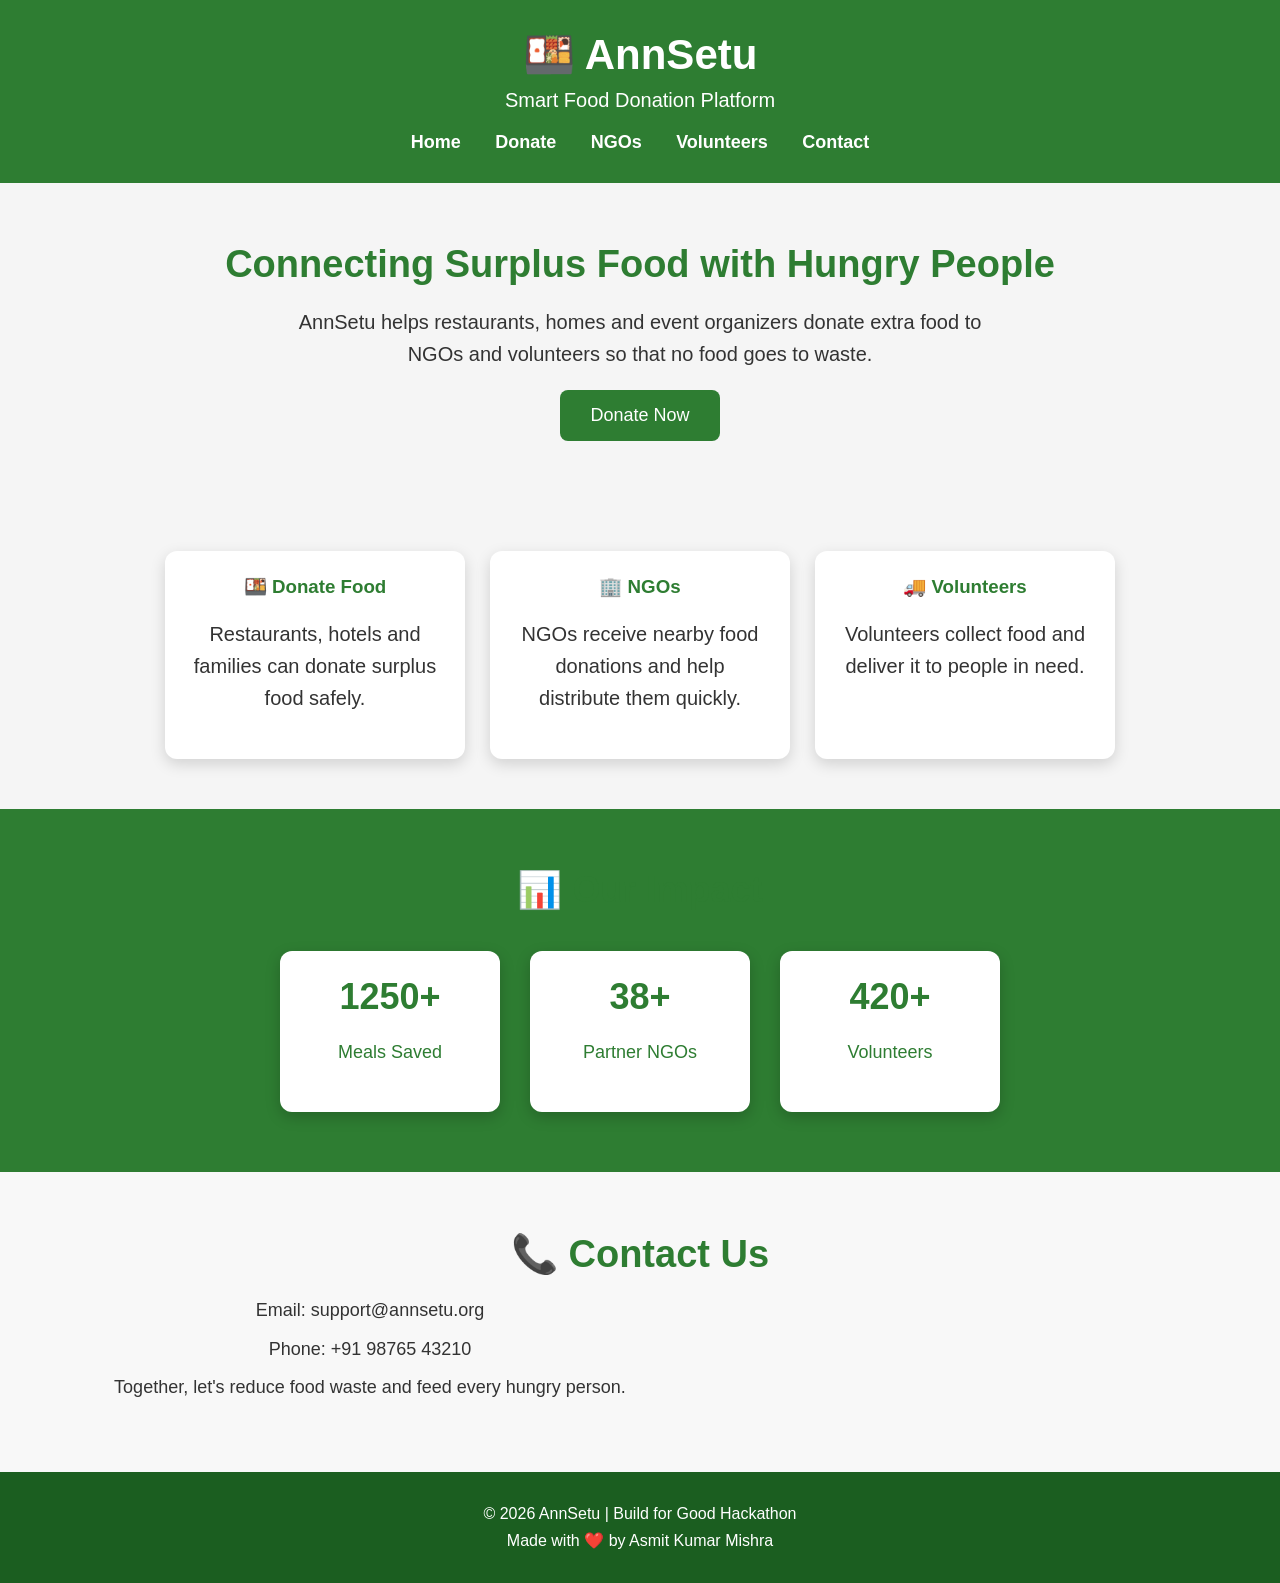
==== index.html @ 6d5efe79 "Add files via upload" ====
<!DOCTYPE html>
<html>
<head>
    <meta charset="UTF-8">
    <meta name="viewport" content="width=device-width, initial-scale=1.0">

    <title>AnnSetu | Smart Food Donation Platform</title>

    <link rel="stylesheet" href="style.css">
</head>

<body>

    <header>
    <h1>🍱 AnnSetu</h1>

    <p>Smart Food Donation Platform</p>

    <nav>
        <a href="#">Home</a>
        <a href="donate.html">Donate</a>
        <a href="ngo.html">NGOs</a>
        <a href="volunteer.html">Volunteers</a>
        <a href="contact.html">Contact</a>
    </nav>
</header>

<section>

    <h2>Connecting Surplus Food with Hungry People</h2>

    <p>
        AnnSetu helps restaurants, homes and event organizers
        donate extra food to NGOs and volunteers so that
        no food goes to waste.
    </p>

    <button onclick="donateFood()">Donate Now</button>

</section>
<section class="features">

    <div class="card">
        <h3>🍱 Donate Food</h3>
        <p>
            Restaurants, hotels and families can donate
            surplus food safely.
        </p>
    </div>

    <div class="card">
        <h3>🏢 NGOs</h3>
        <p>
            NGOs receive nearby food donations and help
            distribute them quickly.
        </p>
    </div>

    <div class="card">
        <h3>🚚 Volunteers</h3>
        <p>
            Volunteers collect food and deliver it to
            people in need.
        </p>
    </div>

</section>
<section class="impact">

    <h2>📊 Our Impact</h2>

    <div class="impact-container">

        <div class="impact-card">
            <h3>1250+</h3>
            <p>Meals Saved</p>
        </div>

        <div class="impact-card">
            <h3>38+</h3>
            <p>Partner NGOs</p>
        </div>

        <div class="impact-card">
            <h3>420+</h3>
            <p>Volunteers</p>
        </div>

    </div>

</section>
<section class="contact">

    <h2>📞 Contact Us</h2>

    <p>Email: support@annsetu.org</p>

    <p>Phone: +91 98765 43210</p>

    <p>Together, let's reduce food waste and feed every hungry person.</p>

</section>

<footer>

    <p>© 2026 AnnSetu | Build for Good Hackathon</p>

    <p>Made with ❤️ by Asmit Kumar Mishra</p>

</footer>

<script src="script.js"></script>

</body>
</html>
---- style.css ----
*{
    margin:0;
    padding:0;
    box-sizing:border-box;
    font-family:Arial, sans-serif;
}

body{
    background:#f5f5f5;
    color:#333;
}

header{
    background:#2E7D32;
    color:white;
    text-align:center;
    padding:30px;
}

header h1{
    font-size:42px;
}

header p{
    margin-top:10px;
    font-size:20px;
}

section{
    text-align:center;
    padding:60px 20px;
}

section h2{
    font-size:38px;
    color:#2E7D32;
    margin-bottom:20px;
}

section p{
    font-size:20px;
    max-width:700px;
    margin:20px auto;
    line-height:1.6;
}

button{
    background:#2E7D32;
    color:white;
    padding:15px 30px;
    border:none;
    border-radius:8px;
    font-size:18px;
    cursor:pointer;
    transition:0.3s;
}

button:hover{
    background:#1B5E20;
    transform:scale(1.05);
}

nav{
    margin-top:20px;
}

nav a{
    color:white;
    text-decoration:none;
    margin:15px;
    font-size:18px;
    font-weight:bold;
    transition:0.3s;
}

nav a:hover{
    color:#FFD54F;
}
.features{
    display:flex;
    justify-content:center;
    gap:25px;
    flex-wrap:wrap;
    padding:50px 20px;
}

.card{
    width:300px;
    background:white;
    padding:25px;
    border-radius:12px;
    box-shadow:0 5px 15px rgba(0,0,0,0.15);
    transition:0.3s;
}

.card:hover{
    transform:translateY(-8px);
}

.card h3{
    color:#2E7D32;
    margin-bottom:15px;
}

.card p{
    line-height:1.6;
}
.impact{
    background:#2E7D32;
    color:white;
    text-align:center;
    padding:60px 20px;
}

.impact h2{
    margin-bottom:40px;
    font-size:36px;
}

.impact-container{
    display:flex;
    justify-content:center;
    gap:30px;
    flex-wrap:wrap;
}

.impact-card{
    background:white;
    color:#2E7D32;
    width:220px;
    padding:25px;
    border-radius:12px;
    box-shadow:0 5px 15px rgba(0,0,0,0.2);
}

.impact-card h3{
    font-size:36px;
    margin-bottom:10px;
}

.impact-card p{
    font-size:18px;
}
.contact{
    text-align:center;
    padding:60px 20px;
    background:#f8f8f8;
}

.contact h2{
    color:#2E7D32;
    margin-bottom:20px;
}

.contact p{
    margin:10px 0;
    font-size:18px;
}

footer{
    background:#1B5E20;
    color:white;
    text-align:center;
    padding:25px;
}

footer p{
    margin:8px;
}
form{
    margin-top:30px;
}

input{
    width:300px;
    padding:12px;
    border:1px solid #ccc;
    border-radius:6px;
    font-size:16px;
}
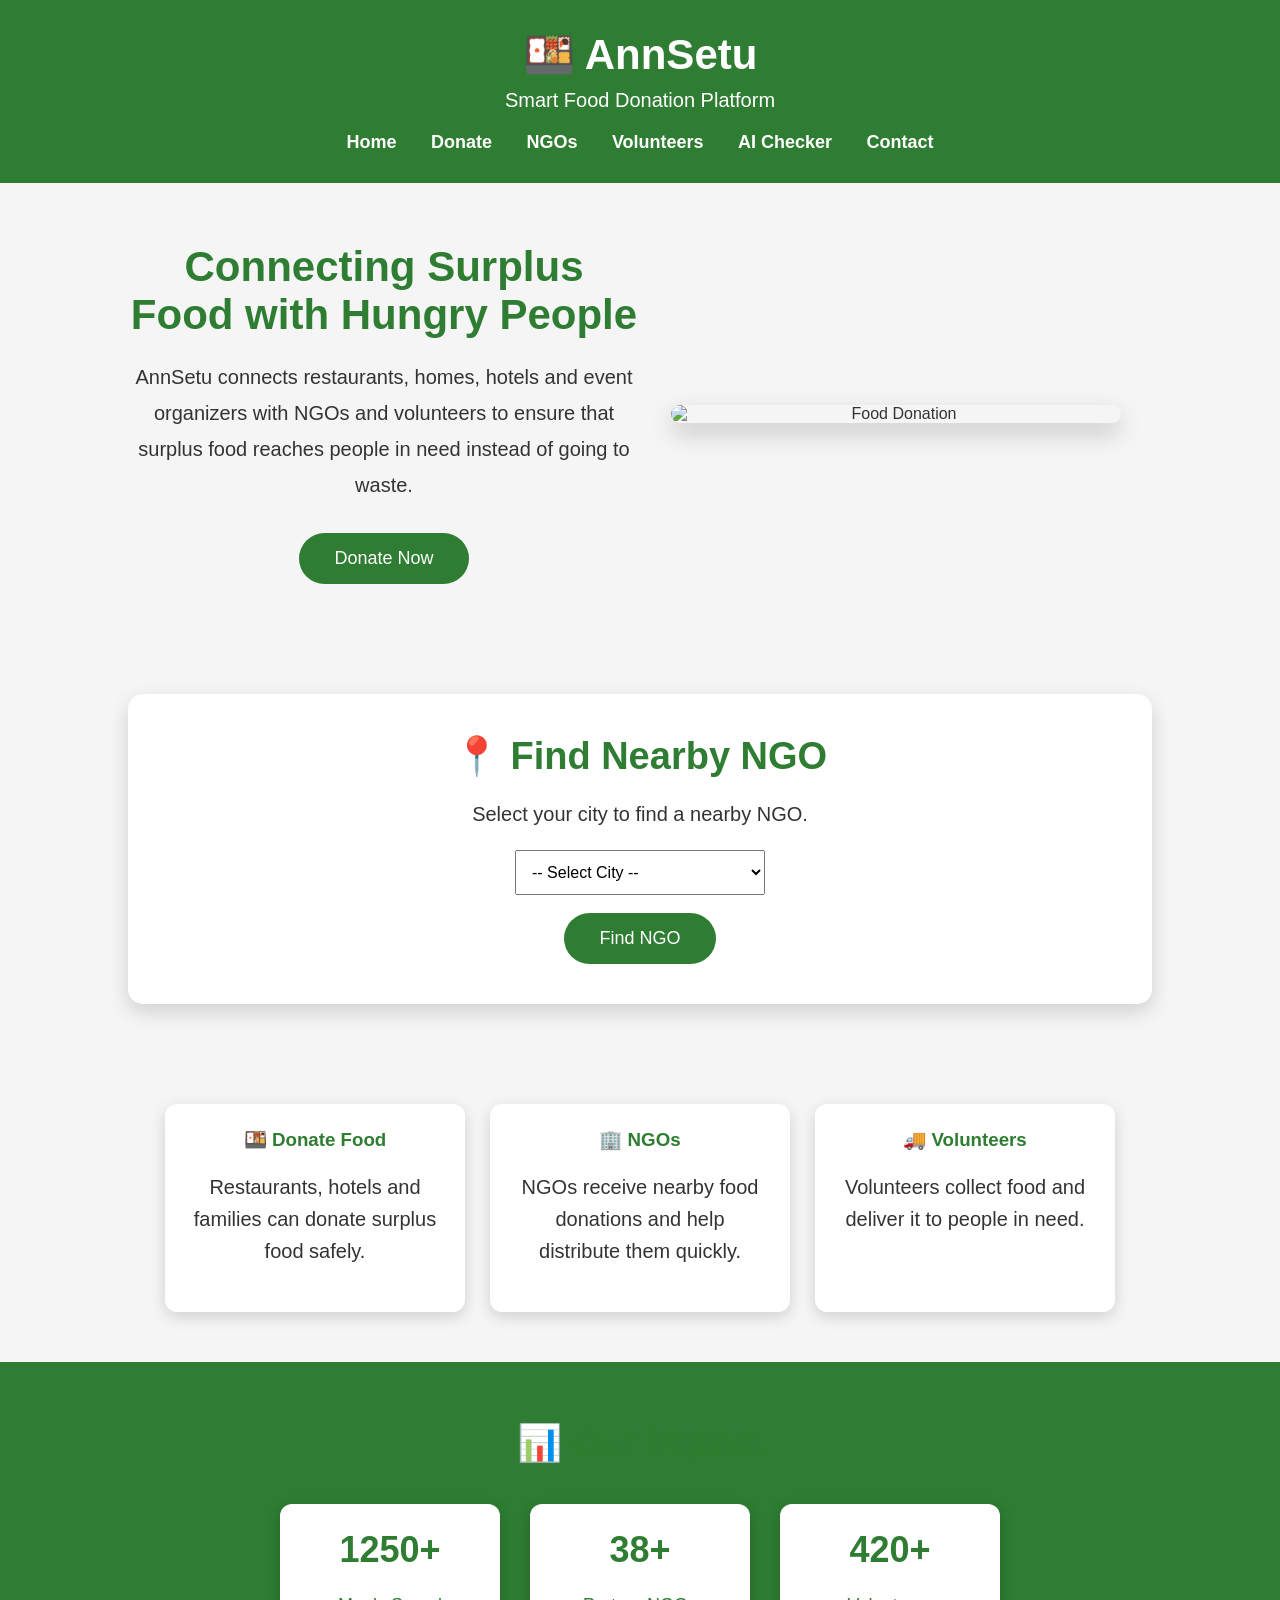
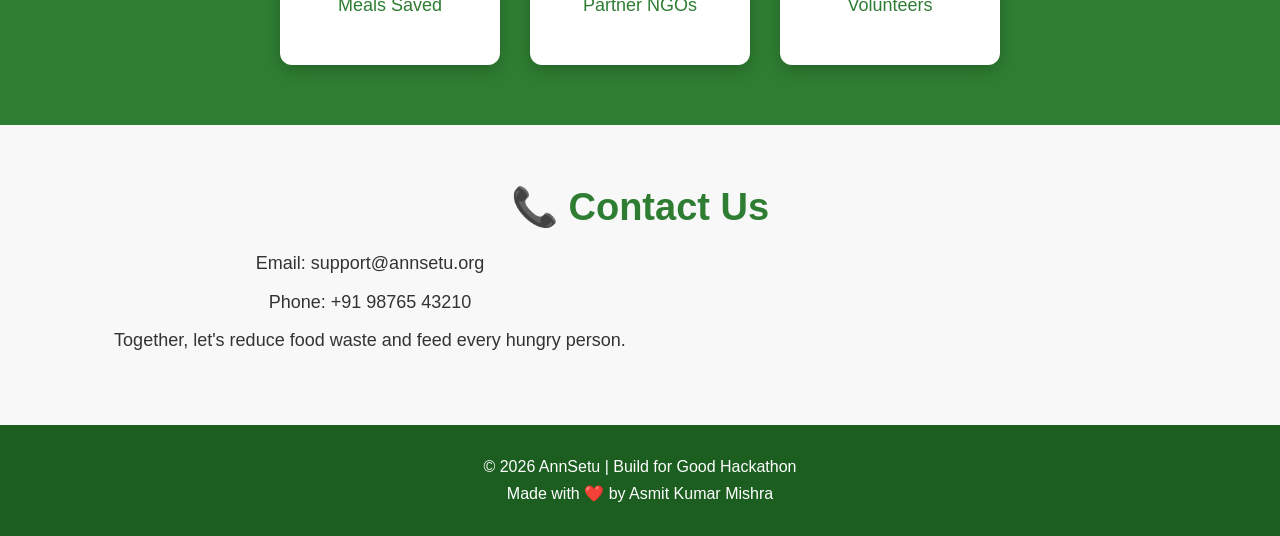
==== commit 71ecb049: "Add files via upload" ====
--- a/index.html
+++ b/index.html
@@ -21,23 +21,61 @@
         <a href="donate.html">Donate</a>
         <a href="ngo.html">NGOs</a>
         <a href="volunteer.html">Volunteers</a>
+        <a href="ai.html">AI Checker</a>
         <a href="contact.html">Contact</a>
     </nav>
 </header>
 
-<section>
+<section class="hero">
 
-    <h2>Connecting Surplus Food with Hungry People</h2>
+    <div class="hero-text">
 
-    <p>
-        AnnSetu helps restaurants, homes and event organizers
-        donate extra food to NGOs and volunteers so that
-        no food goes to waste.
-    </p>
+        <h2>Connecting Surplus Food with Hungry People</h2>
 
-    <button onclick="donateFood()">Donate Now</button>
+        <p>
+            AnnSetu connects restaurants, homes, hotels and event organizers
+            with NGOs and volunteers to ensure that surplus food reaches
+            people in need instead of going to waste.
+        </p>
+
+        <button class="btn" onclick="donateFood()">
+        Donate Now
+        </button>
+
+    </div>
+
+    <div class="hero-image-container">
+
+        <img src="food donation.png" alt="Food Donation" class="hero-image">
+
+    </div>
 
 </section>
+<section class="finder">
+
+    <h2>📍 Find Nearby NGO</h2>
+
+    <p>Select your city to find a nearby NGO.</p>
+
+    <select id="city">
+        <option value="">-- Select City --</option>
+        <option>Aurangabad</option>
+        <option>Patna</option>
+        <option>Ranchi</option>
+        <option>Kolkata</option>
+    </select>
+
+    <br><br>
+
+    <button class="btn" onclick="findNGO()">
+        Find NGO
+    </button>
+
+    <h3 id="ngoResult"></h3>
+
+</section>
+
+
 <section class="features">
 
     <div class="card">
--- a/style.css
+++ b/style.css
@@ -1,3 +1,9 @@
+html{
+    scroll-behavior: smooth;
+}
+
+
+
 *{
     margin:0;
     padding:0;
@@ -44,20 +50,20 @@
     line-height:1.6;
 }
 
-button{
+.btn{
     background:#2E7D32;
     color:white;
-    padding:15px 30px;
+    padding:15px 35px;
     border:none;
-    border-radius:8px;
+    border-radius:50px;
     font-size:18px;
     cursor:pointer;
     transition:0.3s;
 }
 
-button:hover{
+.btn:hover{
     background:#1B5E20;
-    transform:scale(1.05);
+    transform:scale(1.08);
 }
 
 nav{
@@ -85,6 +91,14 @@
 }
 
 .card{
+    .card{
+    transition:0.3s;
+}
+
+.card:hover{
+    transform:translateY(-10px);
+    box-shadow:0 15px 30px rgba(0,0,0,0.2);
+}
     width:300px;
     background:white;
     padding:25px;
@@ -177,4 +191,101 @@
     border:1px solid #ccc;
     border-radius:6px;
     font-size:16px;
+}
+.hero-image{
+    display: block;
+    width: 450px;
+    max-width: 90%;
+    margin: 30px auto;
+    border-radius: 15px;
+    box-shadow: 0px 8px 20px rgba(0,0,0,0.2);
+}
+.hero{
+    display:flex;
+    justify-content:space-between;
+    align-items:center;
+    padding:60px 10%;
+    flex-wrap:wrap;
+}
+
+.hero-text{
+    flex:1;
+    min-width:300px;
+}
+
+.hero-text h2{
+    font-size:42px;
+    color:#2E7D32;
+    margin-bottom:20px;
+}
+
+.hero-text p{
+    font-size:20px;
+    line-height:1.8;
+    margin-bottom:30px;
+}
+
+.hero-image-container{
+    flex:1;
+    text-align:center;
+    min-width:300px;
+}
+
+.hero-image{
+    width:450px;
+    max-width:100%;
+    border-radius:15px;
+    box-shadow:0 10px 25px rgba(0,0,0,0.2);
+}
+.hero{
+    display:flex;
+    justify-content:space-between;
+    align-items:center;
+    padding:60px 10%;
+    flex-wrap:wrap;
+}
+
+.hero-text{
+    flex:1;
+    min-width:300px;
+}
+
+.hero-text h2{
+    font-size:42px;
+    color:#2E7D32;
+    margin-bottom:20px;
+}
+
+.hero-text p{
+    font-size:20px;
+    line-height:1.8;
+    margin-bottom:30px;
+}
+
+.hero-image-container{
+    flex:1;
+    text-align:center;
+    min-width:300px;
+}
+
+.hero-image{
+    width:450px;
+    max-width:100%;
+    border-radius:15px;
+    box-shadow:0 10px 25px rgba(0,0,0,0.2);
+}
+.finder{
+    width:80%;
+    margin:50px auto;
+    text-align:center;
+    padding:40px;
+    background:white;
+    border-radius:15px;
+    box-shadow:0 8px 20px rgba(0,0,0,0.15);
+}
+
+.finder select{
+    padding:12px;
+    font-size:16px;
+    width:250px;
 }
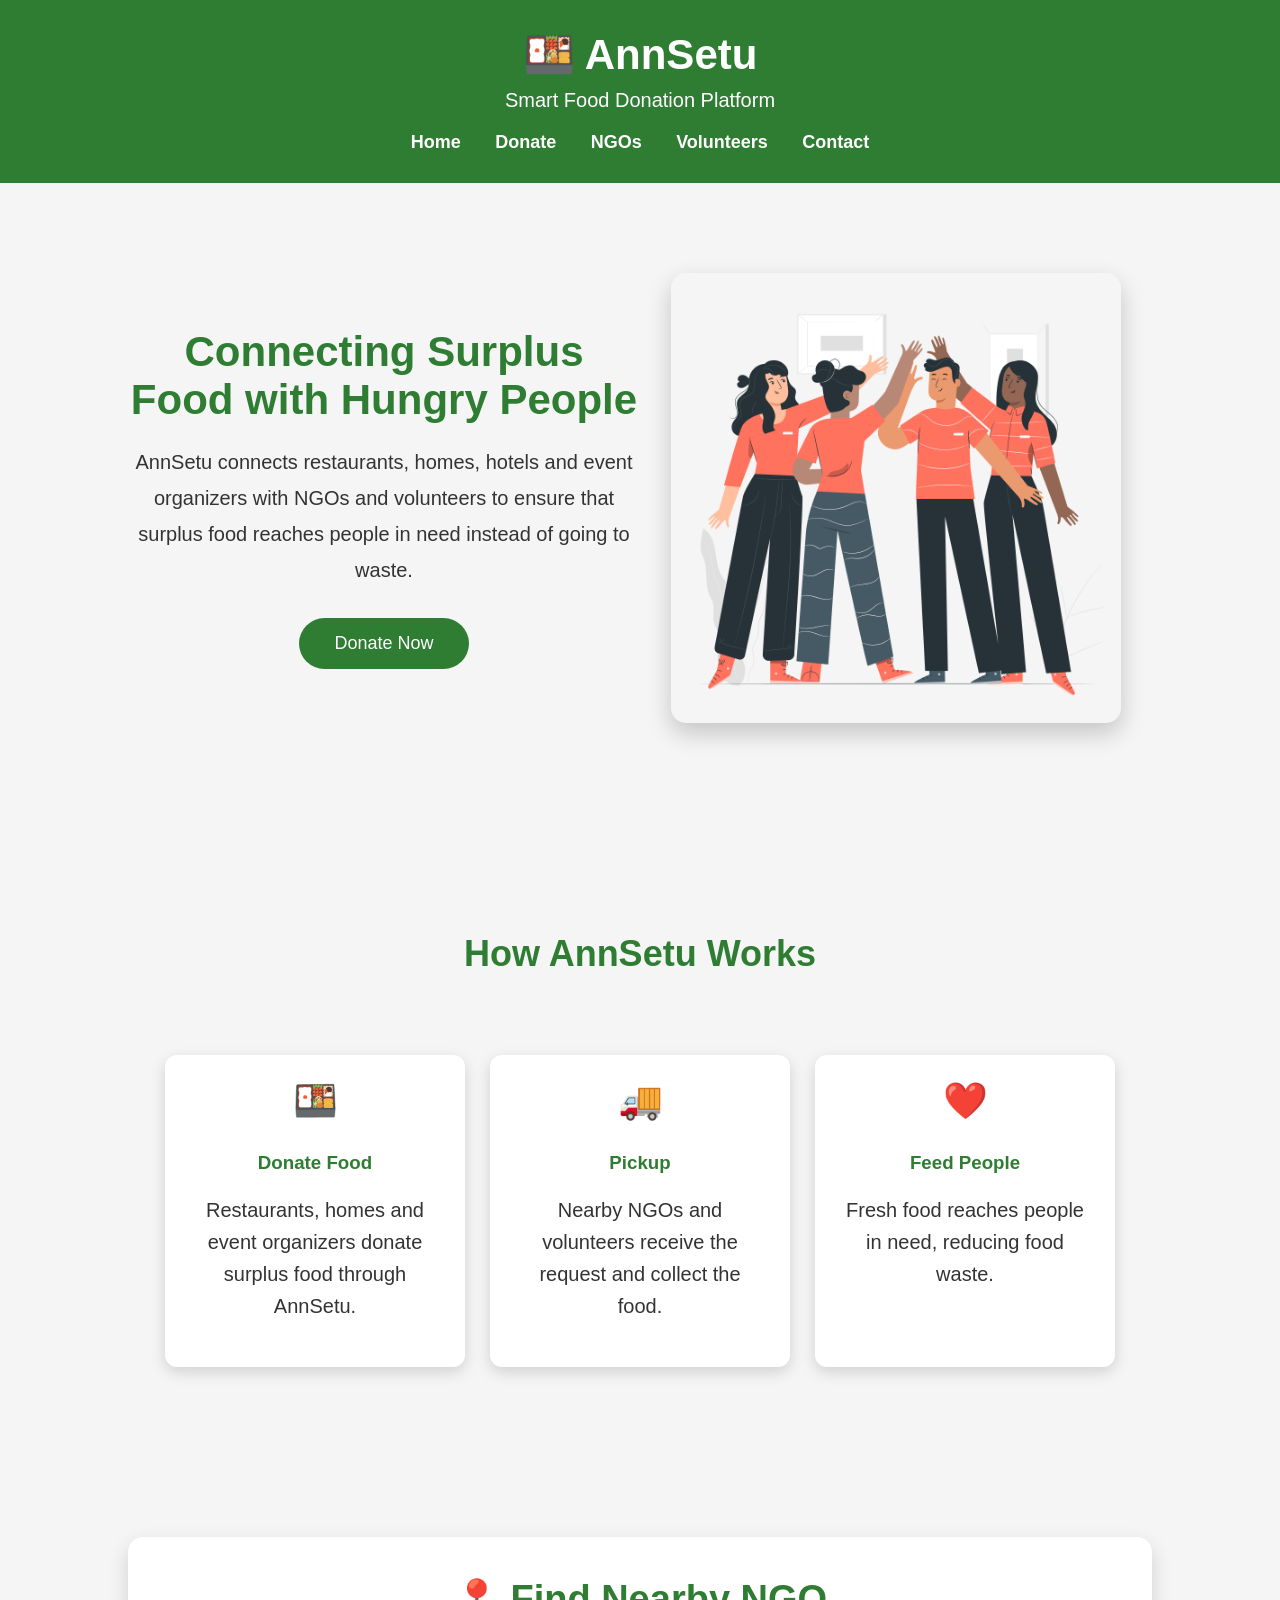
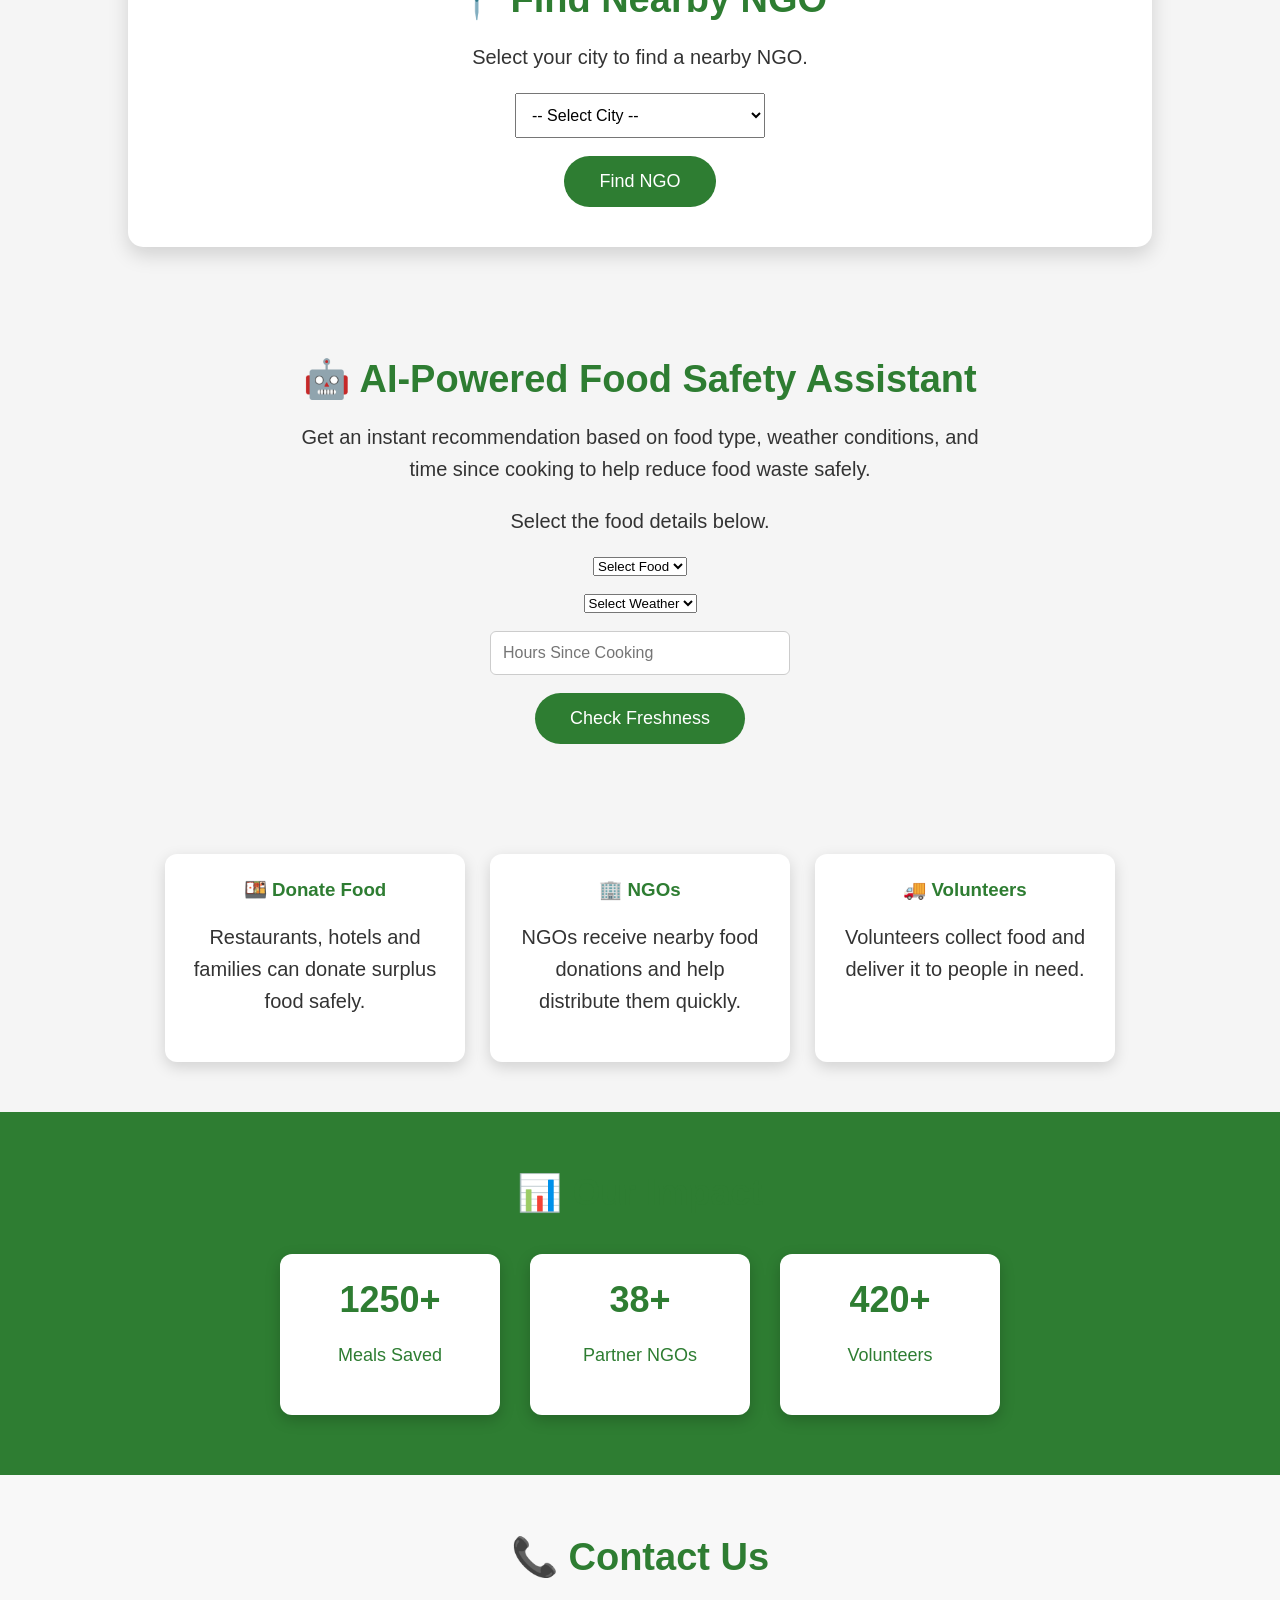
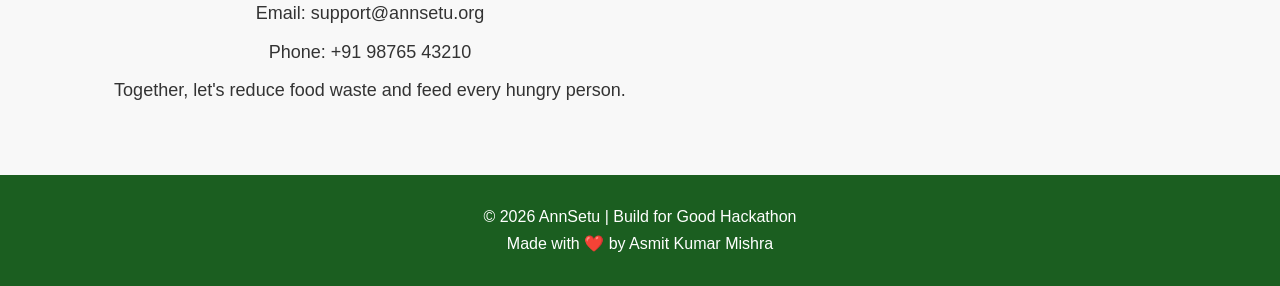
==== commit cdd947c2: "Add files via upload" ====
--- a/index.html
+++ b/index.html
@@ -21,7 +21,6 @@
         <a href="donate.html">Donate</a>
         <a href="ngo.html">NGOs</a>
         <a href="volunteer.html">Volunteers</a>
-        <a href="ai.html">AI Checker</a>
         <a href="contact.html">Contact</a>
     </nav>
 </header>
@@ -47,6 +46,42 @@
     <div class="hero-image-container">
 
         <img src="food donation.png" alt="Food Donation" class="hero-image">
+
+    </div>
+
+</section>
+<section class="how-it-works">
+
+    <h2>How AnnSetu Works</h2>
+
+    <div class="features">
+
+        <div class="card">
+            <h2>🍱</h2>
+            <h3>Donate Food</h3>
+            <p>
+                Restaurants, homes and event organizers
+                donate surplus food through AnnSetu.
+            </p>
+        </div>
+
+        <div class="card">
+            <h2>🚚</h2>
+            <h3>Pickup</h3>
+            <p>
+                Nearby NGOs and volunteers receive the request
+                and collect the food.
+            </p>
+        </div>
+
+        <div class="card">
+            <h2>❤️</h2>
+            <h3>Feed People</h3>
+            <p>
+                Fresh food reaches people in need,
+                reducing food waste.
+            </p>
+        </div>
 
     </div>
 
@@ -74,6 +109,46 @@
     <h3 id="ngoResult"></h3>
 
 </section>
+<section class="ai-checker">
+
+    <h2> 🤖 AI-Powered Food Safety Assistant</h2>
+    <p>
+Get an instant recommendation based on food type, weather conditions,
+and time since cooking to help reduce food waste safely.
+</p>
+
+    <p>Select the food details below.</p>
+
+    <select id="foodType">
+        <option value="">Select Food</option>
+        <option value="Rice">Rice</option>
+        <option value="Roti">Roti</option>
+        <option value="Dal">Dal</option>
+        <option value="Vegetables">Vegetables</option>
+    </select>
+
+    <br><br>
+
+    <select id="weather">
+        <option value="">Select Weather</option>
+        <option value="Hot">Hot</option>
+        <option value="Normal">Normal</option>
+        <option value="Cold">Cold</option>
+    </select>
+
+    <br><br>
+
+    <input type="number" id="hours" placeholder="Hours Since Cooking">
+
+    <br><br>
+
+    <button class="btn" onclick="checkFood()">
+        Check Freshness
+    </button>
+
+    <h3 id="result"></h3>
+
+</section>
 
 
 <section class="features">
--- a/style.css
+++ b/style.css
@@ -288,4 +288,15 @@
     padding:12px;
     font-size:16px;
     width:250px;
+}
+.how-it-works{
+    width:90%;
+    margin:60px auto;
+    text-align:center;
+}
+
+.how-it-works h2{
+    color:#2E7D32;
+    margin-bottom:30px;
+    font-size:36px;
 }
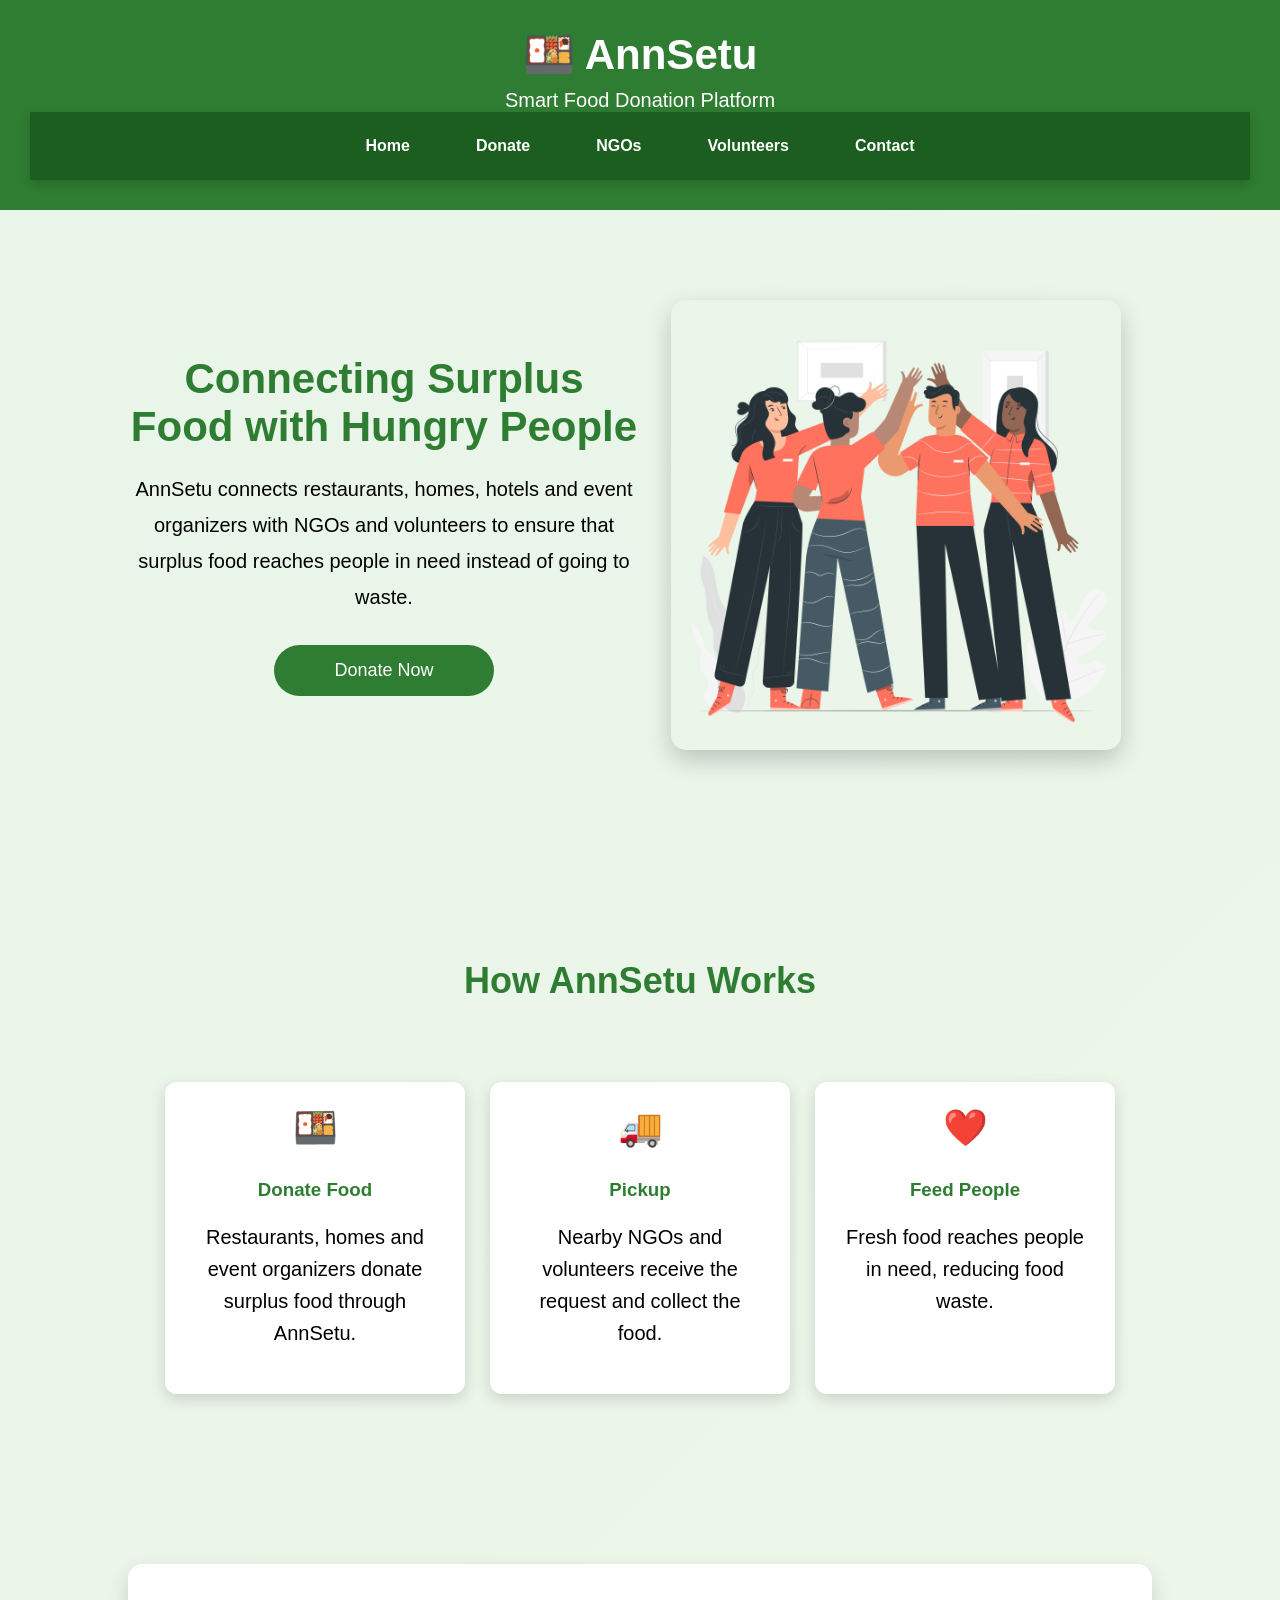
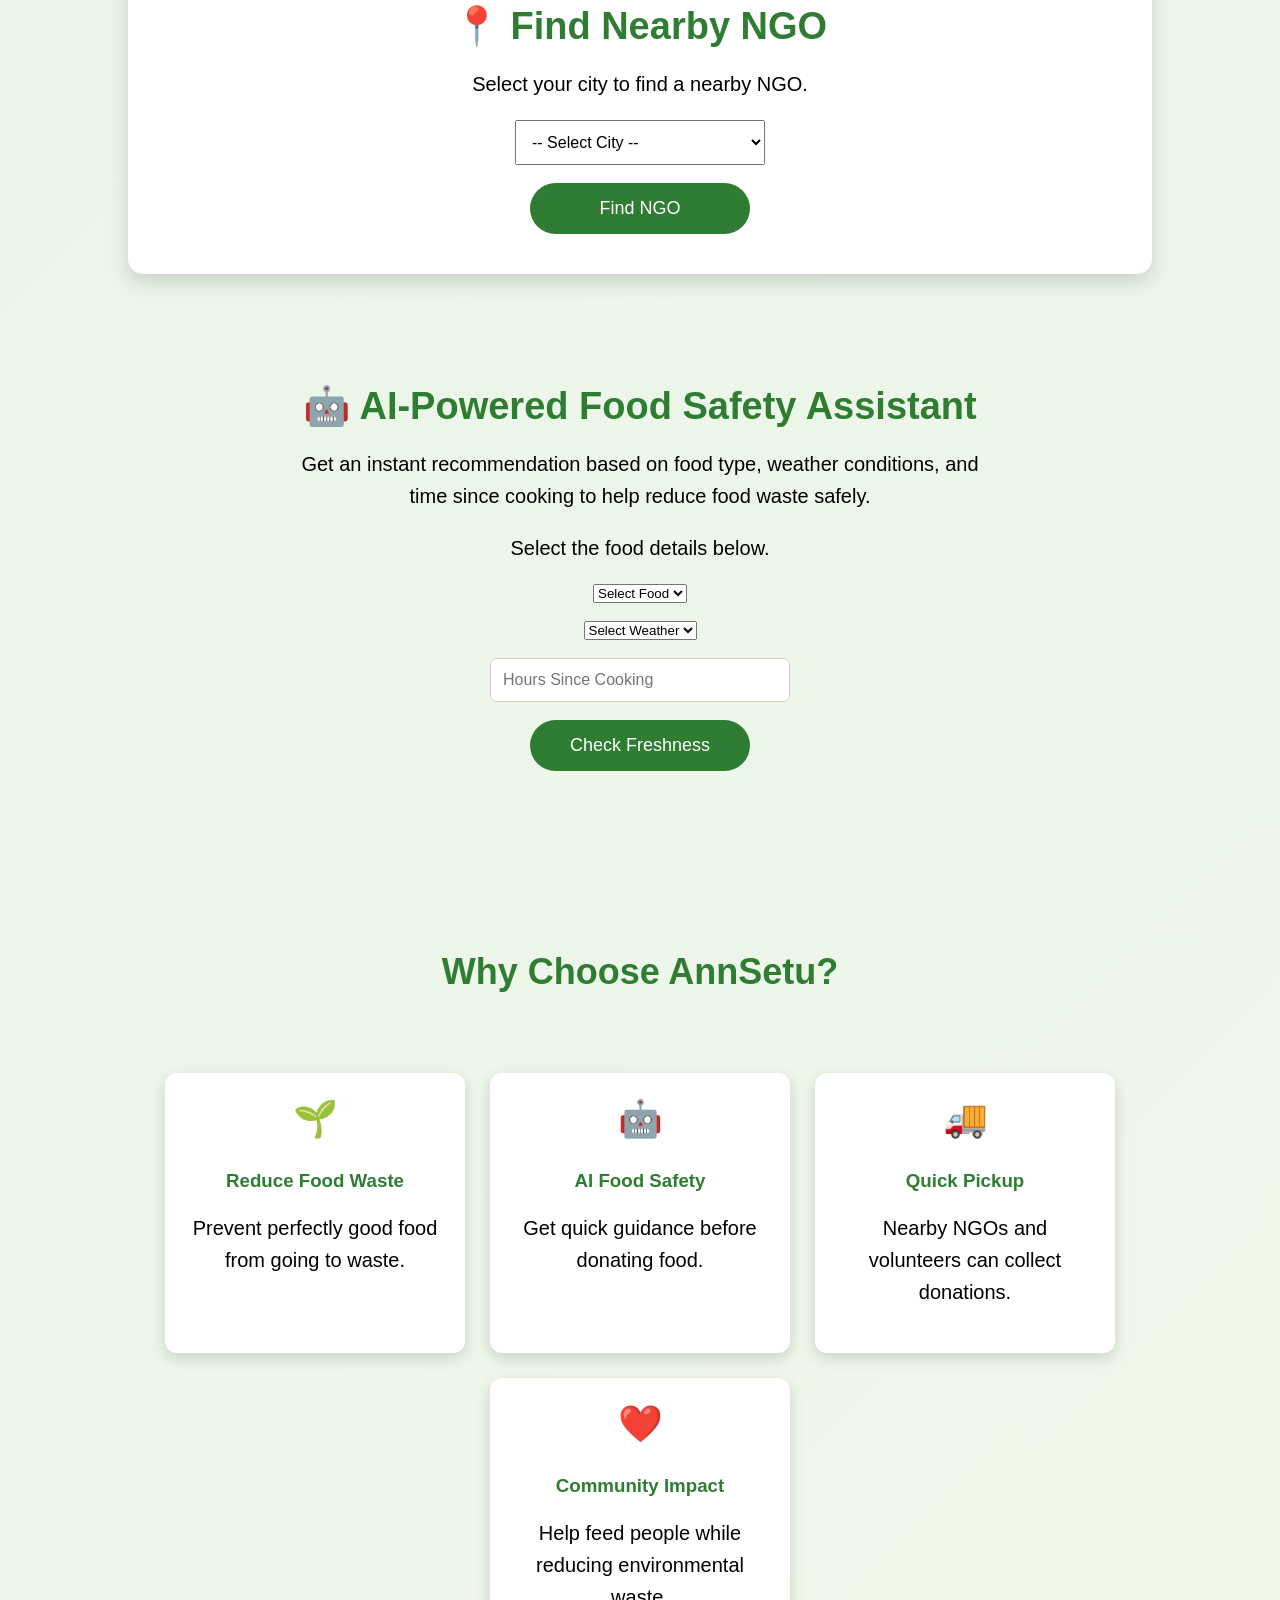
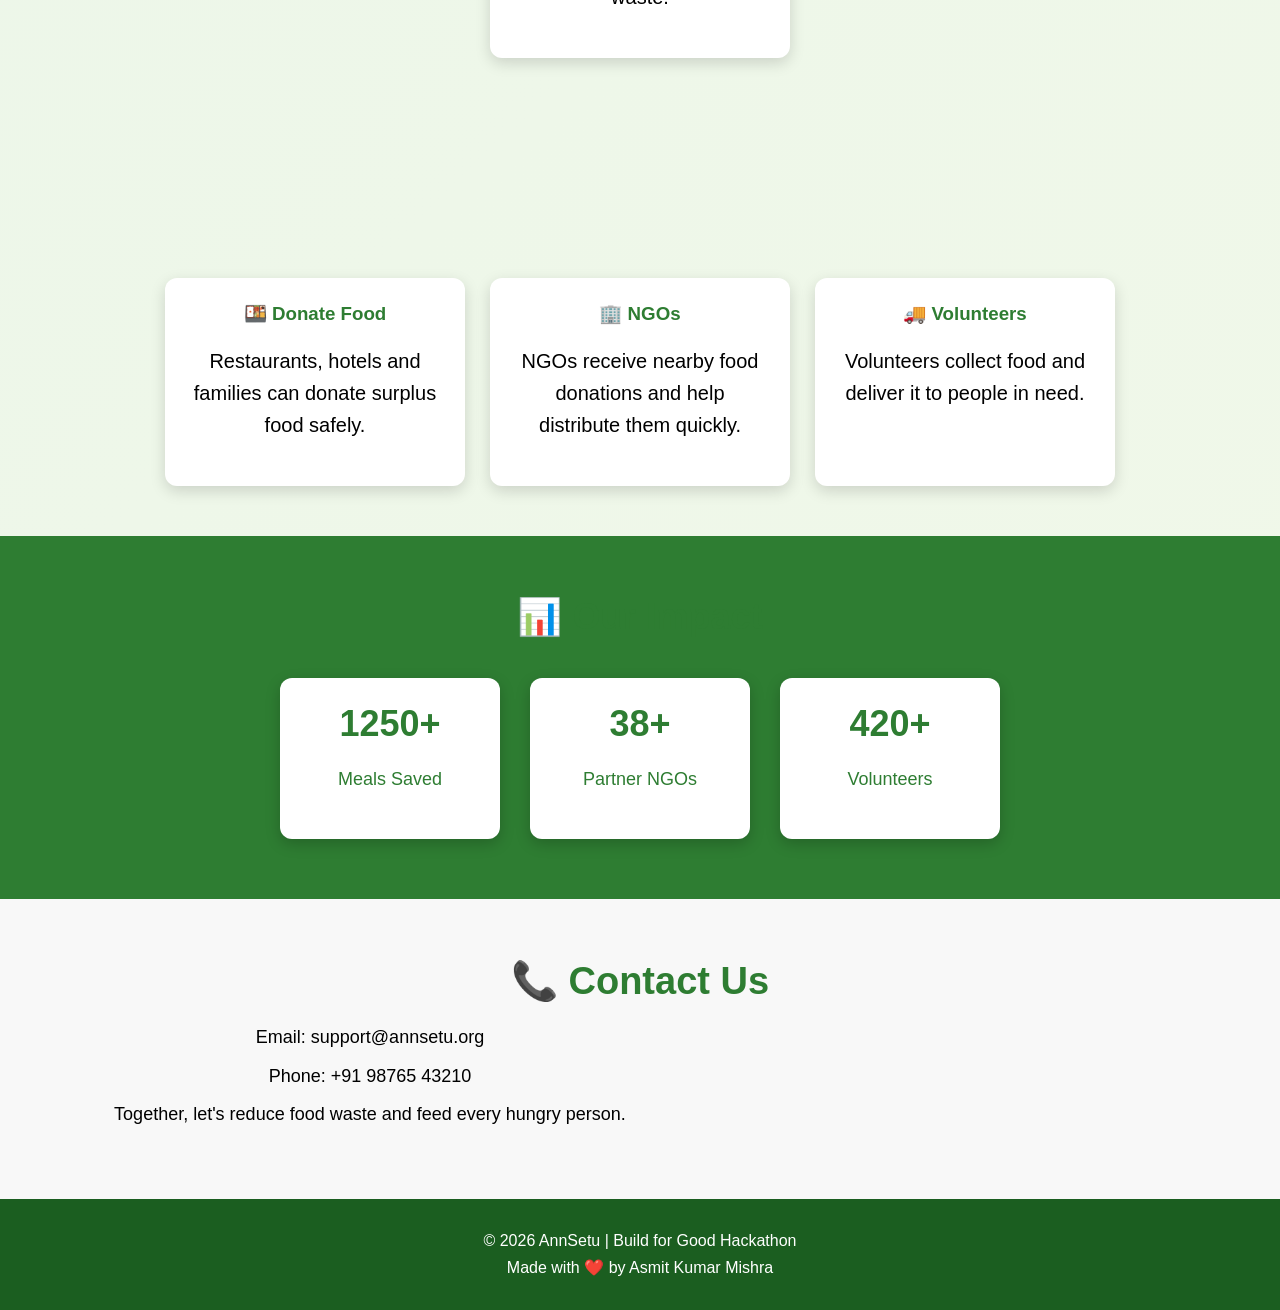
==== commit c2220719: "Add files via upload" ====
--- a/index.html
+++ b/index.html
@@ -150,6 +150,40 @@
 
 </section>
 
+<section class="why">
+
+    <h2>Why Choose AnnSetu?</h2>
+
+    <div class="features">
+
+        <div class="card">
+            <h2>🌱</h2>
+            <h3>Reduce Food Waste</h3>
+            <p>Prevent perfectly good food from going to waste.</p>
+        </div>
+
+        <div class="card">
+            <h2>🤖</h2>
+            <h3>AI Food Safety</h3>
+            <p>Get quick guidance before donating food.</p>
+        </div>
+
+        <div class="card">
+            <h2>🚚</h2>
+            <h3>Quick Pickup</h3>
+            <p>Nearby NGOs and volunteers can collect donations.</p>
+        </div>
+
+        <div class="card">
+            <h2>❤️</h2>
+            <h3>Community Impact</h3>
+            <p>Help feed people while reducing environmental waste.</p>
+        </div>
+
+    </div>
+
+</section>
+
 
 <section class="features">
 
--- a/style.css
+++ b/style.css
@@ -12,8 +12,8 @@
 }
 
 body{
-    background:#f5f5f5;
-    color:#333;
+    background:linear-gradient(135deg,#E8F5E9,#F1F8E9);
+    font-family:Arial,sans-serif;
 }
 
 header{
@@ -67,16 +67,40 @@
 }
 
 nav{
-    margin-top:20px;
+    background:#1B5E20;
+    padding:15px 40px;
+    display:flex;
+    justify-content:center;
+    align-items:center;
+    gap:30px;
+
+    position:sticky;
+    top:0;
+    z-index:1000;
+
+    box-shadow:0 4px 10px rgba(0,0,0,0.15);
 }
 
 nav a{
+
     color:white;
     text-decoration:none;
-    margin:15px;
-    font-size:18px;
+
     font-weight:bold;
-    transition:0.3s;
+
+    padding:10px 18px;
+
+    border-radius:8px;
+
+    transition:.3s;
+
+}
+nav a:hover{
+
+    background:white;
+
+    color:#1B5E20;
+
 }
 
 nav a:hover{
@@ -299,4 +323,145 @@
     color:#2E7D32;
     margin-bottom:30px;
     font-size:36px;
-}+}
+
+  
+.donate-form{
+    width:60%;
+    margin:60px auto;
+    background:white;
+    padding:50px;
+    border-radius:20px;
+    box-shadow:0 20px 40px rgba(0,0,0,0.15);
+    transition:.3s;
+}
+
+.donate-form:hover{
+    transform:translateY(-8px);
+}
+.donate-form input,
+.donate-form select,
+.donate-form textarea{
+
+    width:100%;
+    padding:15px;
+    margin-top:10px;
+
+    border:none;
+    background:#F5F5F5;
+
+    border-radius:10px;
+
+    font-size:16px;
+
+}
+.donate-form h2{
+
+    text-align:center;
+    color:#2E7D32;
+    font-size:40px;
+
+}
+
+.donate-form p{
+
+    text-align:center;
+    color:#666;
+    margin-bottom:30px;
+
+}
+.btn{
+
+    width:220px;
+
+}
+.success-box{
+
+    margin-top:30px;
+    padding:20px;
+
+    background:#E8F5E9;
+
+    border-left:6px solid #2E7D32;
+
+    border-radius:12px;
+
+    animation:fadeIn .6s;
+}
+
+.success-box h2{
+    color:#2E7D32;
+}
+
+@keyframes fadeIn{
+
+    from{
+
+        opacity:0;
+        transform:translateY(20px);
+
+    }
+
+    to{
+
+        opacity:1;
+        transform:translateY(0);
+
+    }
+
+}
+.why{
+    width:90%;
+    margin:60px auto;
+    text-align:center;
+}
+
+.why h2{
+    font-size:36px;
+    color:#2E7D32;
+    margin-bottom:30px;
+}
+#tracker{
+
+    margin-top:30px;
+
+    padding:25px;
+
+    background:#F8FFF8;
+
+    border-radius:15px;
+
+    box-shadow:0 8px 20px rgba(0,0,0,.15);
+
+}
+
+.track-step{
+
+    background:#E8F5E9;
+
+    margin:15px 0;
+
+    padding:15px;
+
+    border-left:6px solid #2E7D32;
+
+    border-radius:10px;
+
+    font-size:18px;
+
+}
+.progress-container{
+    width:100%;
+    height:12px;
+    background:#ddd;
+    border-radius:10px;
+    margin:20px 0;
+    overflow:hidden;
+}
+
+#progressBar{
+    width:0%;
+    height:100%;
+    background:#2E7D32;
+    transition:width 1s;
+}
